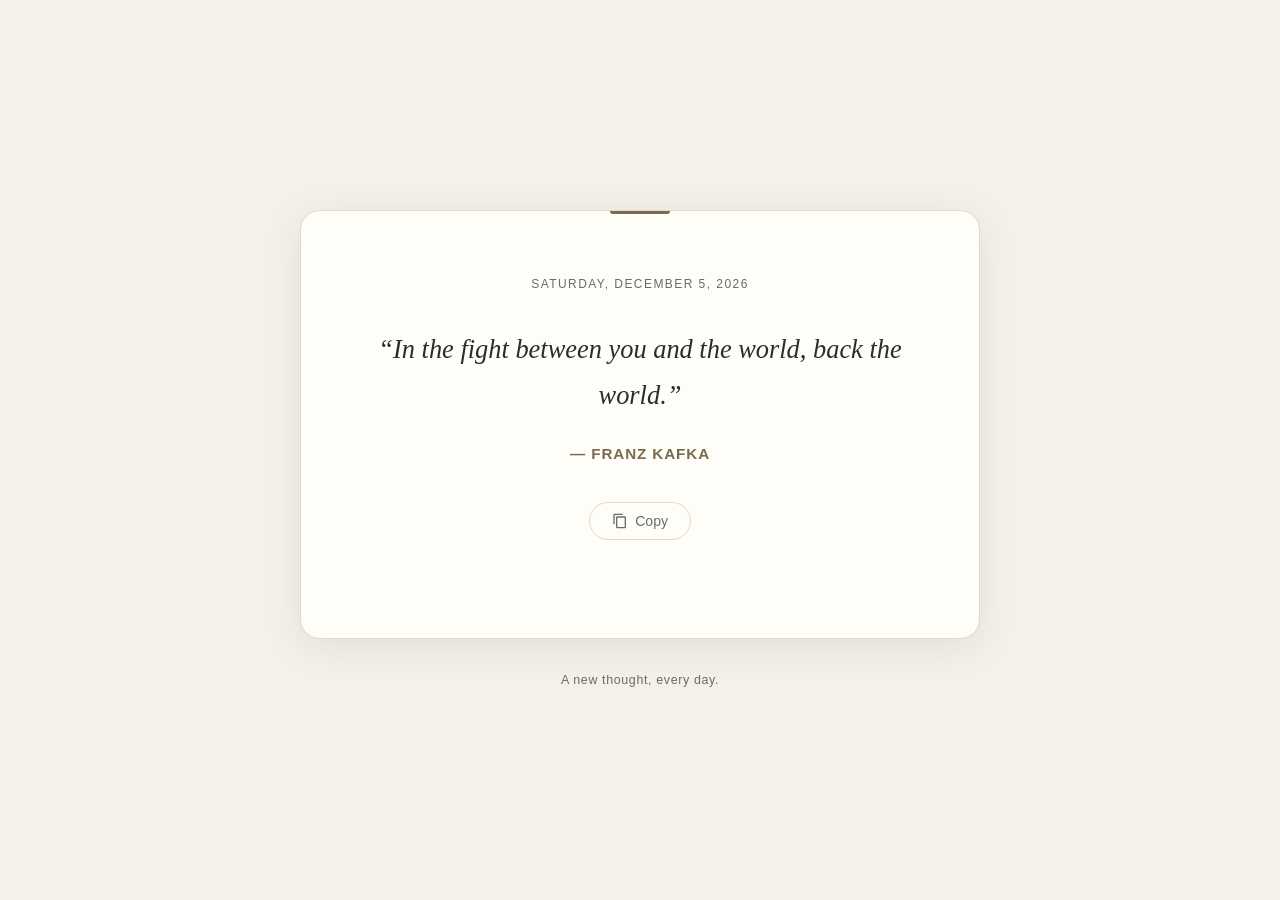
==== index.html @ d0539116 "feat: build The Thinker's Daily Quote PWA Co-authored-by: CHARLESWILLIAMMM <215931287+CHARLESWILLIAM" ====
<!DOCTYPE html>
<html lang="en">
  <head>
    <meta charset="UTF-8" />
    <meta name="viewport" content="width=device-width, initial-scale=1.0" />
    <meta name="theme-color" content="#f5f0e8" />
    <meta name="description" content="A new inspiring quote every day from great philosophers and writers." />
    <title>The Thinker's Daily Quote</title>
    <link rel="stylesheet" href="styles.css" />
    <link rel="manifest" href="manifest.json" />
    <link rel="apple-touch-icon" href="icons/icon-192.png" />
  </head>
  <body>
    <main class="card" aria-live="polite">
      <p class="date-label" id="dateLabel"></p>
      <blockquote class="quote" id="quoteText"></blockquote>
      <p class="author" id="quoteAuthor"></p>
      <div class="actions">
        <button class="btn" id="copyBtn" aria-label="Copy today's quote to clipboard">
          <svg xmlns="http://www.w3.org/2000/svg" viewBox="0 0 24 24" aria-hidden="true" focusable="false">
            <path d="M16 1H4a2 2 0 0 0-2 2v14h2V3h12V1zm3 4H8a2 2 0 0 0-2 2v14a2 2 0 0 0 2 2h11a2 2 0 0 0 2-2V7a2 2 0 0 0-2-2zm0 16H8V7h11v14z"/>
          </svg>
          Copy
        </button>
        <button class="btn btn-share" id="shareBtn" aria-label="Share today's quote">
          <svg xmlns="http://www.w3.org/2000/svg" viewBox="0 0 24 24" aria-hidden="true" focusable="false">
            <path d="M18 16a3 3 0 0 0-2.04.8L8.91 12.7A3.1 3.1 0 0 0 9 12a3.1 3.1 0 0 0-.09-.7l7.05-4.1A3 3 0 1 0 14 5a3.1 3.1 0 0 0 .09.7L7.04 9.8A3 3 0 1 0 7 12a3.1 3.1 0 0 0-.04-.5l7.05-4.1A3 3 0 1 0 18 16z"/>
          </svg>
          Share
        </button>
      </div>
      <p class="toast" id="toast" role="status" aria-live="polite"></p>
    </main>
    <footer>
      <p>A new thought, every day.</p>
    </footer>
    <script src="app.js"></script>
  </body>
</html>
---- styles.css ----
/* ── Reset & base ─────────────────────────────────────────────── */
*, *::before, *::after {
  box-sizing: border-box;
  margin: 0;
  padding: 0;
}

/* ── Design tokens ────────────────────────────────────────────── */
:root {
  --bg:          #f5f0e8;
  --card-bg:     #fffdf8;
  --ink:         #2c2c2c;
  --ink-muted:   #6b6b6b;
  --accent:      #7a6a52;
  --accent-dark: #5c4f3a;
  --border:      #e0d9cc;
  --radius:      1.25rem;
  --shadow:      0 8px 40px rgba(0, 0, 0, 0.08);
  --font-serif:  'Georgia', 'Times New Roman', serif;
  --font-sans:   'Segoe UI', 'Helvetica Neue', Arial, sans-serif;
  --transition:  0.2s ease;
}

/* ── Page ─────────────────────────────────────────────────────── */
html, body {
  height: 100%;
}

body {
  background-color: var(--bg);
  color: var(--ink);
  font-family: var(--font-sans);
  display: flex;
  flex-direction: column;
  align-items: center;
  justify-content: center;
  min-height: 100dvh;
  padding: 1.5rem;
  line-height: 1.6;
}

/* ── Card ─────────────────────────────────────────────────────── */
.card {
  background: var(--card-bg);
  border: 1px solid var(--border);
  border-radius: var(--radius);
  box-shadow: var(--shadow);
  max-width: 680px;
  width: 100%;
  padding: clamp(2rem, 6vw, 4rem) clamp(1.75rem, 6vw, 3.5rem);
  text-align: center;
  position: relative;
}

/* decorative top bar */
.card::before {
  content: '';
  position: absolute;
  top: 0;
  left: 50%;
  transform: translateX(-50%);
  width: 60px;
  height: 3px;
  background: var(--accent);
  border-radius: 0 0 4px 4px;
}

/* ── Date label ───────────────────────────────────────────────── */
.date-label {
  font-family: var(--font-sans);
  font-size: 0.75rem;
  letter-spacing: 0.12em;
  text-transform: uppercase;
  color: var(--ink-muted);
  margin-bottom: 2rem;
}

/* ── Quote ────────────────────────────────────────────────────── */
.quote {
  font-family: var(--font-serif);
  font-size: clamp(1.2rem, 3.5vw, 1.65rem);
  font-style: italic;
  line-height: 1.75;
  color: var(--ink);
  margin-bottom: 1.5rem;
  quotes: "\201C" "\201D";
}

.quote::before { content: open-quote;  }
.quote::after  { content: close-quote; }

/* ── Author ───────────────────────────────────────────────────── */
.author {
  font-family: var(--font-sans);
  font-size: 0.95rem;
  font-weight: 600;
  letter-spacing: 0.06em;
  color: var(--accent);
  text-transform: uppercase;
  margin-bottom: 2.25rem;
}

.author::before {
  content: "— ";
}

/* ── Action buttons ───────────────────────────────────────────── */
.actions {
  display: flex;
  gap: 0.75rem;
  justify-content: center;
  flex-wrap: wrap;
}

.btn {
  display: inline-flex;
  align-items: center;
  gap: 0.45rem;
  padding: 0.6rem 1.4rem;
  border: 1.5px solid var(--border);
  border-radius: 2rem;
  background: transparent;
  color: var(--ink-muted);
  font-family: var(--font-sans);
  font-size: 0.875rem;
  font-weight: 500;
  cursor: pointer;
  transition: background var(--transition), color var(--transition),
              border-color var(--transition), transform var(--transition);
}

.btn svg {
  width: 16px;
  height: 16px;
  fill: currentColor;
  flex-shrink: 0;
}

.btn:hover,
.btn:focus-visible {
  background: var(--accent);
  color: #fff;
  border-color: var(--accent);
  outline: none;
}

.btn:active {
  transform: scale(0.96);
}

.btn-share {
  background: var(--accent);
  color: #fff;
  border-color: var(--accent);
}

.btn-share:hover,
.btn-share:focus-visible {
  background: var(--accent-dark);
  border-color: var(--accent-dark);
}

/* hide share button when Web Share API is unavailable */
.btn-share.hidden {
  display: none;
}

/* ── Toast notification ───────────────────────────────────────── */
.toast {
  font-size: 0.8rem;
  color: var(--ink-muted);
  min-height: 1.4em;
  margin-top: 1rem;
  opacity: 0;
  transition: opacity 0.3s ease;
}

.toast.visible {
  opacity: 1;
}

/* ── Footer ───────────────────────────────────────────────────── */
footer {
  margin-top: 2rem;
  font-size: 0.78rem;
  color: var(--ink-muted);
  letter-spacing: 0.05em;
}

/* ── Responsive tweaks ────────────────────────────────────────── */
@media (max-width: 480px) {
  .card {
    border-radius: 1rem;
  }
}
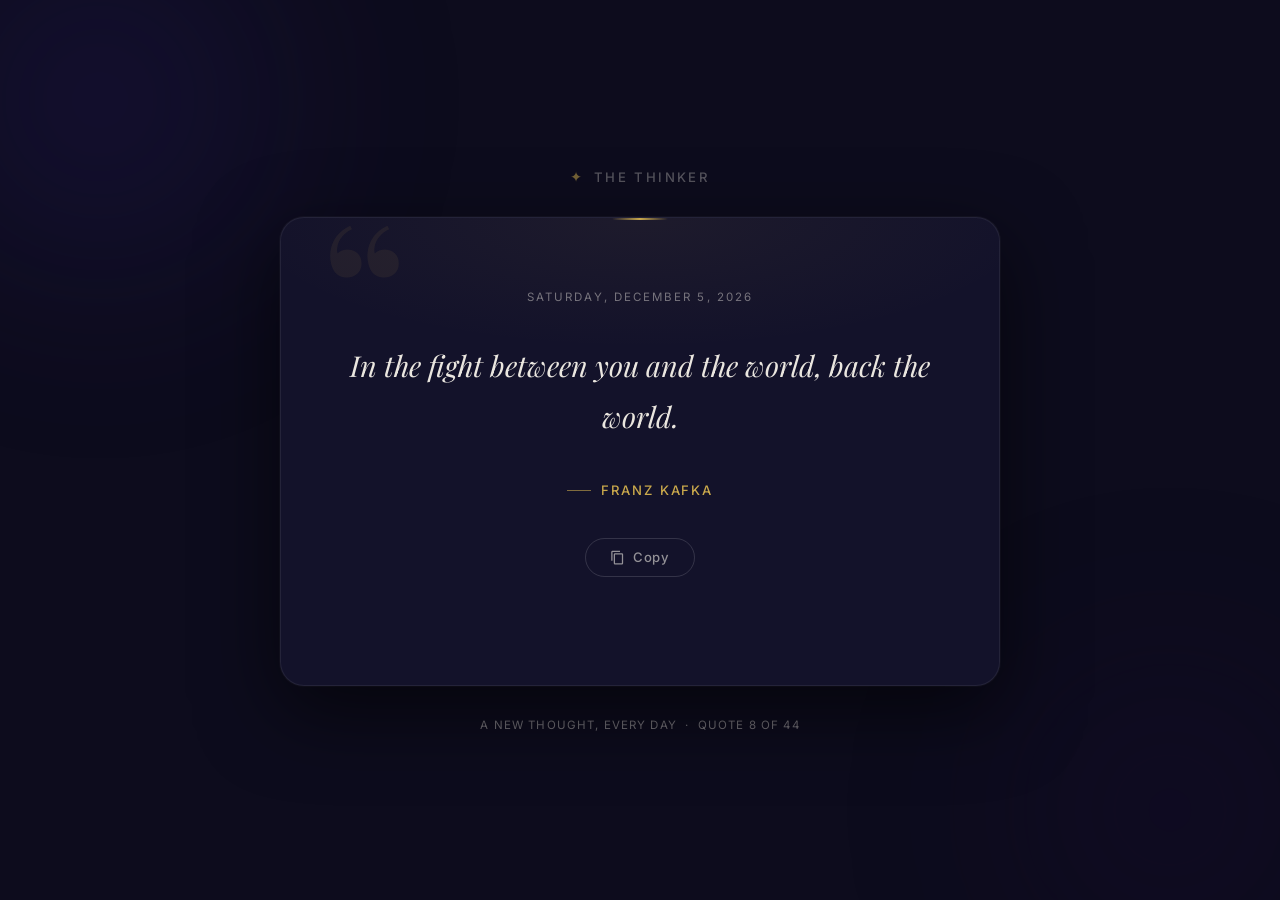
==== commit f99665db: "feat: dark immersive UI redesign + GitHub Pages deployment Co-authored-by: CHARLESWILLIAMMM <2159312" ====
--- a/index.html
+++ b/index.html
@@ -3,37 +3,69 @@
   <head>
     <meta charset="UTF-8" />
     <meta name="viewport" content="width=device-width, initial-scale=1.0" />
-    <meta name="theme-color" content="#f5f0e8" />
+    <meta name="theme-color" content="#0d0c1d" />
     <meta name="description" content="A new inspiring quote every day from great philosophers and writers." />
     <title>The Thinker's Daily Quote</title>
+
+    <!-- Preconnect to Google Fonts -->
+    <link rel="preconnect" href="https://fonts.googleapis.com" />
+    <link rel="preconnect" href="https://fonts.gstatic.com" crossorigin />
+    <link rel="stylesheet"
+      href="https://fonts.googleapis.com/css2?family=Playfair+Display:ital,wght@0,400;0,600;1,400;1,600&family=Inter:wght@300;400;500&display=swap" />
+
     <link rel="stylesheet" href="styles.css" />
     <link rel="manifest" href="manifest.json" />
     <link rel="apple-touch-icon" href="icons/icon-192.png" />
   </head>
   <body>
-    <main class="card" aria-live="polite">
-      <p class="date-label" id="dateLabel"></p>
-      <blockquote class="quote" id="quoteText"></blockquote>
-      <p class="author" id="quoteAuthor"></p>
-      <div class="actions">
-        <button class="btn" id="copyBtn" aria-label="Copy today's quote to clipboard">
-          <svg xmlns="http://www.w3.org/2000/svg" viewBox="0 0 24 24" aria-hidden="true" focusable="false">
-            <path d="M16 1H4a2 2 0 0 0-2 2v14h2V3h12V1zm3 4H8a2 2 0 0 0-2 2v14a2 2 0 0 0 2 2h11a2 2 0 0 0 2-2V7a2 2 0 0 0-2-2zm0 16H8V7h11v14z"/>
-          </svg>
-          Copy
-        </button>
-        <button class="btn btn-share" id="shareBtn" aria-label="Share today's quote">
-          <svg xmlns="http://www.w3.org/2000/svg" viewBox="0 0 24 24" aria-hidden="true" focusable="false">
-            <path d="M18 16a3 3 0 0 0-2.04.8L8.91 12.7A3.1 3.1 0 0 0 9 12a3.1 3.1 0 0 0-.09-.7l7.05-4.1A3 3 0 1 0 14 5a3.1 3.1 0 0 0 .09.7L7.04 9.8A3 3 0 1 0 7 12a3.1 3.1 0 0 0-.04-.5l7.05-4.1A3 3 0 1 0 18 16z"/>
-          </svg>
-          Share
-        </button>
-      </div>
-      <p class="toast" id="toast" role="status" aria-live="polite"></p>
-    </main>
-    <footer>
-      <p>A new thought, every day.</p>
-    </footer>
+
+    <!-- Background ambient orbs -->
+    <div class="bg-orb bg-orb--1" aria-hidden="true"></div>
+    <div class="bg-orb bg-orb--2" aria-hidden="true"></div>
+
+    <div class="page-wrap">
+      <header class="site-header">
+        <span class="site-logo" aria-hidden="true">✦</span>
+        <span class="site-name">The Thinker</span>
+      </header>
+
+      <main class="card" aria-live="polite">
+        <!-- decorative big open-quote -->
+        <span class="deco-quote" aria-hidden="true">&ldquo;</span>
+
+        <p class="date-label" id="dateLabel"></p>
+
+        <blockquote class="quote" id="quoteText"></blockquote>
+
+        <footer class="card-footer">
+          <span class="author-line" id="quoteAuthor"></span>
+        </footer>
+
+        <div class="actions">
+          <button class="btn btn--copy" id="copyBtn" aria-label="Copy today's quote to clipboard">
+            <!-- copy icon -->
+            <svg xmlns="http://www.w3.org/2000/svg" viewBox="0 0 24 24" aria-hidden="true" focusable="false">
+              <path d="M16 1H4a2 2 0 0 0-2 2v14h2V3h12V1zm3 4H8a2 2 0 0 0-2 2v14a2 2 0 0 0 2 2h11a2 2 0 0 0 2-2V7a2 2 0 0 0-2-2zm0 16H8V7h11v14z"/>
+            </svg>
+            Copy
+          </button>
+          <button class="btn btn--share" id="shareBtn" aria-label="Share today's quote">
+            <!-- share icon -->
+            <svg xmlns="http://www.w3.org/2000/svg" viewBox="0 0 24 24" aria-hidden="true" focusable="false">
+              <path d="M18 16a3 3 0 0 0-2.04.8L8.91 12.7A3.1 3.1 0 0 0 9 12a3.1 3.1 0 0 0-.09-.7l7.05-4.1A3 3 0 1 0 14 5a3.1 3.1 0 0 0 .09.7L7.04 9.8A3 3 0 1 0 7 12a3.1 3.1 0 0 0-.04-.5l7.05-4.1A3 3 0 1 0 18 16z"/>
+            </svg>
+            Share
+          </button>
+        </div>
+
+        <p class="toast" id="toast" role="status" aria-live="polite"></p>
+      </main>
+
+      <footer class="site-footer">
+        <p>A new thought, every day &nbsp;·&nbsp; <span id="quoteIndex"></span></p>
+      </footer>
+    </div>
+
     <script src="app.js"></script>
   </body>
 </html>
--- a/styles.css
+++ b/styles.css
@@ -1,4 +1,9 @@
-/* ── Reset & base ─────────────────────────────────────────────── */
+/* ═══════════════════════════════════════════════════════════════
+   The Thinker's Daily Quote — Stylesheet
+   Dark, immersive, philosophy-app aesthetic
+   ═══════════════════════════════════════════════════════════════ */
+
+/* ── Reset ────────────────────────────────────────────────────── */
 *, *::before, *::after {
   box-sizing: border-box;
   margin: 0;
@@ -7,101 +12,212 @@
 
 /* ── Design tokens ────────────────────────────────────────────── */
 :root {
-  --bg:          #f5f0e8;
-  --card-bg:     #fffdf8;
-  --ink:         #2c2c2c;
-  --ink-muted:   #6b6b6b;
-  --accent:      #7a6a52;
-  --accent-dark: #5c4f3a;
-  --border:      #e0d9cc;
-  --radius:      1.25rem;
-  --shadow:      0 8px 40px rgba(0, 0, 0, 0.08);
-  --font-serif:  'Georgia', 'Times New Roman', serif;
-  --font-sans:   'Segoe UI', 'Helvetica Neue', Arial, sans-serif;
-  --transition:  0.2s ease;
-}
-
-/* ── Page ─────────────────────────────────────────────────────── */
-html, body {
+  /* colours */
+  --bg:           #0d0c1d;
+  --bg-card:      #13122a;
+  --border:       rgba(255, 255, 255, 0.07);
+  --border-hover: rgba(201, 168, 76, 0.5);
+  --gold:         #c9a84c;
+  --gold-dim:     rgba(201, 168, 76, 0.15);
+  --gold-glow:    rgba(201, 168, 76, 0.08);
+  --text:         #eae6df;
+  --text-muted:   rgba(234, 230, 223, 0.45);
+  --text-dim:     rgba(234, 230, 223, 0.6);
+
+  /* typography */
+  --font-serif: 'Playfair Display', Georgia, 'Times New Roman', serif;
+  --font-sans:  'Inter', 'Segoe UI', system-ui, sans-serif;
+
+  /* layout */
+  --radius-card: 1.5rem;
+  --radius-btn:  100px;
+  --shadow-card: 0 25px 80px rgba(0, 0, 0, 0.6),
+                 0 0 0 1px rgba(255, 255, 255, 0.04);
+
+  /* animation */
+  --ease: cubic-bezier(0.4, 0, 0.2, 1);
+  --dur:  0.22s;
+}
+
+/* ── Page shell ───────────────────────────────────────────────── */
+html {
   height: 100%;
 }
 
 body {
+  min-height: 100dvh;
   background-color: var(--bg);
-  color: var(--ink);
+  color: var(--text);
   font-family: var(--font-sans);
   display: flex;
   flex-direction: column;
   align-items: center;
   justify-content: center;
-  min-height: 100dvh;
-  padding: 1.5rem;
-  line-height: 1.6;
+  padding: 1.5rem 1rem;
+  overflow-x: hidden;
+  -webkit-font-smoothing: antialiased;
+  -moz-osx-font-smoothing: grayscale;
+}
+
+/* ── Ambient background orbs ──────────────────────────────────── */
+.bg-orb {
+  position: fixed;
+  border-radius: 50%;
+  filter: blur(90px);
+  pointer-events: none;
+  z-index: 0;
+  opacity: 0.35;
+}
+
+.bg-orb--1 {
+  width: 500px;
+  height: 500px;
+  background: radial-gradient(circle, #2b1d6b 0%, transparent 70%);
+  top: -150px;
+  left: -150px;
+}
+
+.bg-orb--2 {
+  width: 420px;
+  height: 420px;
+  background: radial-gradient(circle, #1a0a35 0%, transparent 70%);
+  bottom: -120px;
+  right: -100px;
+}
+
+/* ── Page wrapper ─────────────────────────────────────────────── */
+.page-wrap {
+  position: relative;
+  z-index: 1;
+  width: 100%;
+  max-width: 720px;
+  display: flex;
+  flex-direction: column;
+  align-items: center;
+  gap: 2rem;
+}
+
+/* ── Site header ──────────────────────────────────────────────── */
+.site-header {
+  display: flex;
+  align-items: center;
+  gap: 0.6rem;
+  opacity: 0.55;
+  font-size: 0.82rem;
+  letter-spacing: 0.18em;
+  text-transform: uppercase;
+  font-weight: 500;
+  color: var(--text-dim);
+}
+
+.site-logo {
+  color: var(--gold);
+  font-size: 0.9rem;
 }
 
 /* ── Card ─────────────────────────────────────────────────────── */
 .card {
-  background: var(--card-bg);
+  background: var(--bg-card);
   border: 1px solid var(--border);
-  border-radius: var(--radius);
-  box-shadow: var(--shadow);
-  max-width: 680px;
+  border-radius: var(--radius-card);
+  box-shadow: var(--shadow-card);
   width: 100%;
-  padding: clamp(2rem, 6vw, 4rem) clamp(1.75rem, 6vw, 3.5rem);
+  padding: clamp(2.5rem, 7vw, 4.5rem) clamp(2rem, 7vw, 4rem);
   text-align: center;
   position: relative;
-}
-
-/* decorative top bar */
+  overflow: hidden;
+  transition: border-color var(--dur) var(--ease);
+}
+
+.card:hover {
+  border-color: rgba(255, 255, 255, 0.1);
+}
+
+/* Subtle inner glow at top */
 .card::before {
+  content: '';
+  position: absolute;
+  inset: 0;
+  background: radial-gradient(ellipse 80% 40% at 50% 0%, rgba(201,168,76,0.06) 0%, transparent 70%);
+  pointer-events: none;
+}
+
+/* Gold top divider line */
+.card::after {
   content: '';
   position: absolute;
   top: 0;
   left: 50%;
   transform: translateX(-50%);
-  width: 60px;
-  height: 3px;
-  background: var(--accent);
+  width: 56px;
+  height: 2px;
+  background: linear-gradient(90deg, transparent, var(--gold), transparent);
   border-radius: 0 0 4px 4px;
+}
+
+/* ── Decorative large quote mark ──────────────────────────────── */
+.deco-quote {
+  position: absolute;
+  top: -0.15em;
+  left: clamp(1rem, 5vw, 2.5rem);
+  font-family: var(--font-serif);
+  font-size: clamp(7rem, 18vw, 12rem);
+  line-height: 1;
+  color: var(--gold);
+  opacity: 0.08;
+  pointer-events: none;
+  user-select: none;
+  font-style: normal;
+  font-weight: 600;
 }
 
 /* ── Date label ───────────────────────────────────────────────── */
 .date-label {
-  font-family: var(--font-sans);
-  font-size: 0.75rem;
-  letter-spacing: 0.12em;
+  font-size: 0.72rem;
+  font-weight: 400;
+  letter-spacing: 0.18em;
   text-transform: uppercase;
-  color: var(--ink-muted);
-  margin-bottom: 2rem;
-}
-
-/* ── Quote ────────────────────────────────────────────────────── */
+  color: var(--text-muted);
+  margin-bottom: 2.25rem;
+  position: relative;
+}
+
+/* ── Quote text ───────────────────────────────────────────────── */
 .quote {
   font-family: var(--font-serif);
-  font-size: clamp(1.2rem, 3.5vw, 1.65rem);
+  font-size: clamp(1.25rem, 3.8vw, 1.8rem);
   font-style: italic;
-  line-height: 1.75;
-  color: var(--ink);
-  margin-bottom: 1.5rem;
-  quotes: "\201C" "\201D";
-}
-
-.quote::before { content: open-quote;  }
-.quote::after  { content: close-quote; }
-
-/* ── Author ───────────────────────────────────────────────────── */
-.author {
+  font-weight: 400;
+  line-height: 1.78;
+  color: var(--text);
+  margin-bottom: 2rem;
+  position: relative;
+}
+
+/* ── Card footer / author ─────────────────────────────────────── */
+.card-footer {
+  margin-bottom: 2.5rem;
+}
+
+.author-line {
+  display: inline-flex;
+  align-items: center;
+  gap: 0.6rem;
   font-family: var(--font-sans);
-  font-size: 0.95rem;
-  font-weight: 600;
-  letter-spacing: 0.06em;
-  color: var(--accent);
+  font-size: 0.82rem;
+  font-weight: 500;
+  letter-spacing: 0.14em;
   text-transform: uppercase;
-  margin-bottom: 2.25rem;
-}
-
-.author::before {
-  content: "— ";
+  color: var(--gold);
+}
+
+.author-line::before {
+  content: '';
+  display: inline-block;
+  width: 24px;
+  height: 1px;
+  background: var(--gold);
+  opacity: 0.6;
 }
 
 /* ── Action buttons ───────────────────────────────────────────── */
@@ -115,81 +231,118 @@
 .btn {
   display: inline-flex;
   align-items: center;
-  gap: 0.45rem;
-  padding: 0.6rem 1.4rem;
-  border: 1.5px solid var(--border);
-  border-radius: 2rem;
-  background: transparent;
-  color: var(--ink-muted);
+  gap: 0.5rem;
+  padding: 0.65rem 1.5rem;
+  border-radius: var(--radius-btn);
   font-family: var(--font-sans);
-  font-size: 0.875rem;
+  font-size: 0.82rem;
   font-weight: 500;
+  letter-spacing: 0.06em;
   cursor: pointer;
-  transition: background var(--transition), color var(--transition),
-              border-color var(--transition), transform var(--transition);
+  transition:
+    background var(--dur) var(--ease),
+    color var(--dur) var(--ease),
+    border-color var(--dur) var(--ease),
+    box-shadow var(--dur) var(--ease),
+    transform var(--dur) var(--ease);
+  position: relative;
+  overflow: hidden;
 }
 
 .btn svg {
-  width: 16px;
-  height: 16px;
+  width: 15px;
+  height: 15px;
   fill: currentColor;
   flex-shrink: 0;
 }
 
-.btn:hover,
-.btn:focus-visible {
-  background: var(--accent);
-  color: #fff;
-  border-color: var(--accent);
+/* Copy button — outlined */
+.btn--copy {
+  background: transparent;
+  color: var(--text-dim);
+  border: 1px solid rgba(255, 255, 255, 0.14);
+}
+
+.btn--copy:hover,
+.btn--copy:focus-visible {
+  background: var(--gold-dim);
+  color: var(--gold);
+  border-color: var(--border-hover);
+  box-shadow: 0 0 16px var(--gold-glow);
   outline: none;
 }
 
+/* Share button — filled gold */
+.btn--share {
+  background: var(--gold);
+  color: #0d0c1d;
+  border: 1px solid var(--gold);
+  font-weight: 600;
+}
+
+.btn--share:hover,
+.btn--share:focus-visible {
+  background: #d9b85a;
+  border-color: #d9b85a;
+  box-shadow: 0 0 24px rgba(201, 168, 76, 0.4);
+  outline: none;
+}
+
 .btn:active {
-  transform: scale(0.96);
-}
-
-.btn-share {
-  background: var(--accent);
-  color: #fff;
-  border-color: var(--accent);
-}
-
-.btn-share:hover,
-.btn-share:focus-visible {
-  background: var(--accent-dark);
-  border-color: var(--accent-dark);
-}
-
-/* hide share button when Web Share API is unavailable */
-.btn-share.hidden {
+  transform: scale(0.95);
+}
+
+/* Hide share button when Web Share API is unavailable */
+.btn--share.hidden {
   display: none;
 }
 
-/* ── Toast notification ───────────────────────────────────────── */
+/* ── Toast ────────────────────────────────────────────────────── */
 .toast {
-  font-size: 0.8rem;
-  color: var(--ink-muted);
-  min-height: 1.4em;
-  margin-top: 1rem;
+  margin-top: 1.25rem;
+  font-size: 0.78rem;
+  color: var(--gold);
+  letter-spacing: 0.05em;
+  min-height: 1.3em;
   opacity: 0;
-  transition: opacity 0.3s ease;
+  transform: translateY(4px);
+  transition: opacity 0.3s var(--ease), transform 0.3s var(--ease);
 }
 
 .toast.visible {
   opacity: 1;
-}
-
-/* ── Footer ───────────────────────────────────────────────────── */
-footer {
-  margin-top: 2rem;
-  font-size: 0.78rem;
-  color: var(--ink-muted);
-  letter-spacing: 0.05em;
-}
-
-/* ── Responsive tweaks ────────────────────────────────────────── */
+  transform: translateY(0);
+}
+
+/* ── Site footer ──────────────────────────────────────────────── */
+.site-footer {
+  font-size: 0.72rem;
+  color: var(--text-muted);
+  letter-spacing: 0.1em;
+  text-align: center;
+  text-transform: uppercase;
+}
+
+/* ── Responsive ───────────────────────────────────────────────── */
 @media (max-width: 480px) {
   .card {
-    border-radius: 1rem;
+    border-radius: 1.25rem;
+    padding: 2.5rem 1.5rem;
   }
-}
+
+  .deco-quote {
+    font-size: 7rem;
+    left: 1rem;
+  }
+}
+
+@media (prefers-reduced-motion: reduce) {
+  .toast {
+    transition: opacity 0.1s;
+    transform: none;
+  }
+  .btn {
+    transition: none;
+  }
+}
+
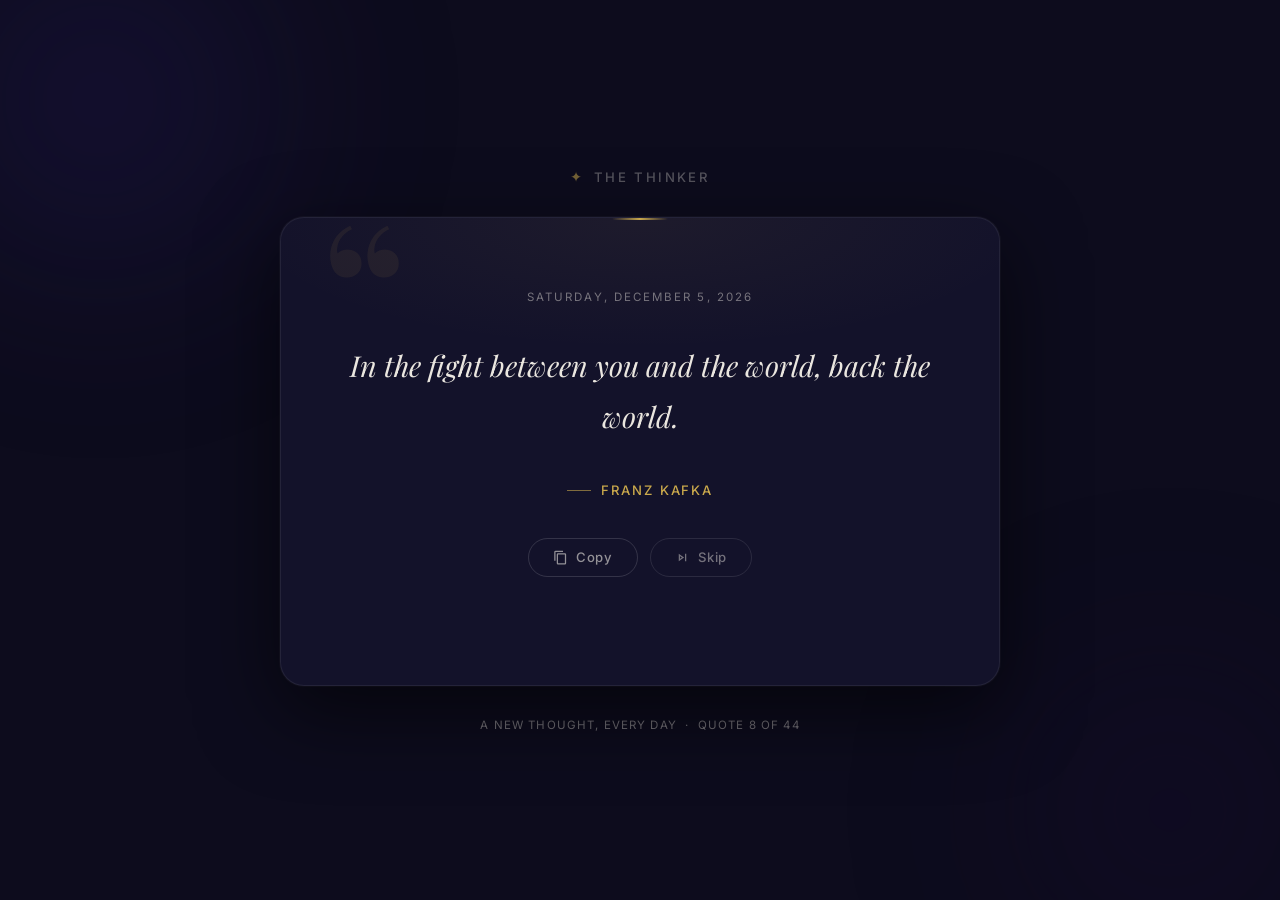
==== commit f686edeb: "feat: add Skip button to browse quotes on demand Co-authored-by: CHARLESWILLIAMMM <215931287+CHARLES" ====
--- a/index.html
+++ b/index.html
@@ -42,19 +42,26 @@
         </footer>
 
         <div class="actions">
-          <button class="btn btn--copy" id="copyBtn" aria-label="Copy today's quote to clipboard">
+          <button class="btn btn--copy" id="copyBtn" aria-label="Copy this quote to clipboard">
             <!-- copy icon -->
             <svg xmlns="http://www.w3.org/2000/svg" viewBox="0 0 24 24" aria-hidden="true" focusable="false">
               <path d="M16 1H4a2 2 0 0 0-2 2v14h2V3h12V1zm3 4H8a2 2 0 0 0-2 2v14a2 2 0 0 0 2 2h11a2 2 0 0 0 2-2V7a2 2 0 0 0-2-2zm0 16H8V7h11v14z"/>
             </svg>
             Copy
           </button>
-          <button class="btn btn--share" id="shareBtn" aria-label="Share today's quote">
+          <button class="btn btn--share" id="shareBtn" aria-label="Share this quote">
             <!-- share icon -->
             <svg xmlns="http://www.w3.org/2000/svg" viewBox="0 0 24 24" aria-hidden="true" focusable="false">
               <path d="M18 16a3 3 0 0 0-2.04.8L8.91 12.7A3.1 3.1 0 0 0 9 12a3.1 3.1 0 0 0-.09-.7l7.05-4.1A3 3 0 1 0 14 5a3.1 3.1 0 0 0 .09.7L7.04 9.8A3 3 0 1 0 7 12a3.1 3.1 0 0 0-.04-.5l7.05-4.1A3 3 0 1 0 18 16z"/>
             </svg>
             Share
+          </button>
+          <button class="btn btn--skip" id="skipBtn" aria-label="Skip to next quote">
+            <!-- forward/skip icon -->
+            <svg xmlns="http://www.w3.org/2000/svg" viewBox="0 0 24 24" aria-hidden="true" focusable="false">
+              <path d="M6 18l8.5-6L6 6v12zm2-8.14L11.03 12 8 14.14V9.86zM16 6v12h2V6h-2z"/>
+            </svg>
+            Skip
           </button>
         </div>
 
--- a/styles.css
+++ b/styles.css
@@ -292,6 +292,21 @@
   transform: scale(0.95);
 }
 
+/* Skip button — subtle ghost style */
+.btn--skip {
+  background: transparent;
+  color: var(--text-muted);
+  border: 1px solid rgba(255, 255, 255, 0.1);
+}
+
+.btn--skip:hover,
+.btn--skip:focus-visible {
+  background: rgba(255, 255, 255, 0.06);
+  color: var(--text-dim);
+  border-color: rgba(255, 255, 255, 0.22);
+  outline: none;
+}
+
 /* Hide share button when Web Share API is unavailable */
 .btn--share.hidden {
   display: none;
@@ -344,5 +359,24 @@
   .btn {
     transition: none;
   }
-}
-
+  .quote--animate {
+    animation: none;
+  }
+}
+
+/* ── Quote fade-in on skip ────────────────────────────────────── */
+@keyframes quoteFadeIn {
+  from {
+    opacity: 0;
+    transform: translateY(10px);
+  }
+  to {
+    opacity: 1;
+    transform: translateY(0);
+  }
+}
+
+.quote--animate {
+  animation: quoteFadeIn 0.35s var(--ease) both;
+}
+
